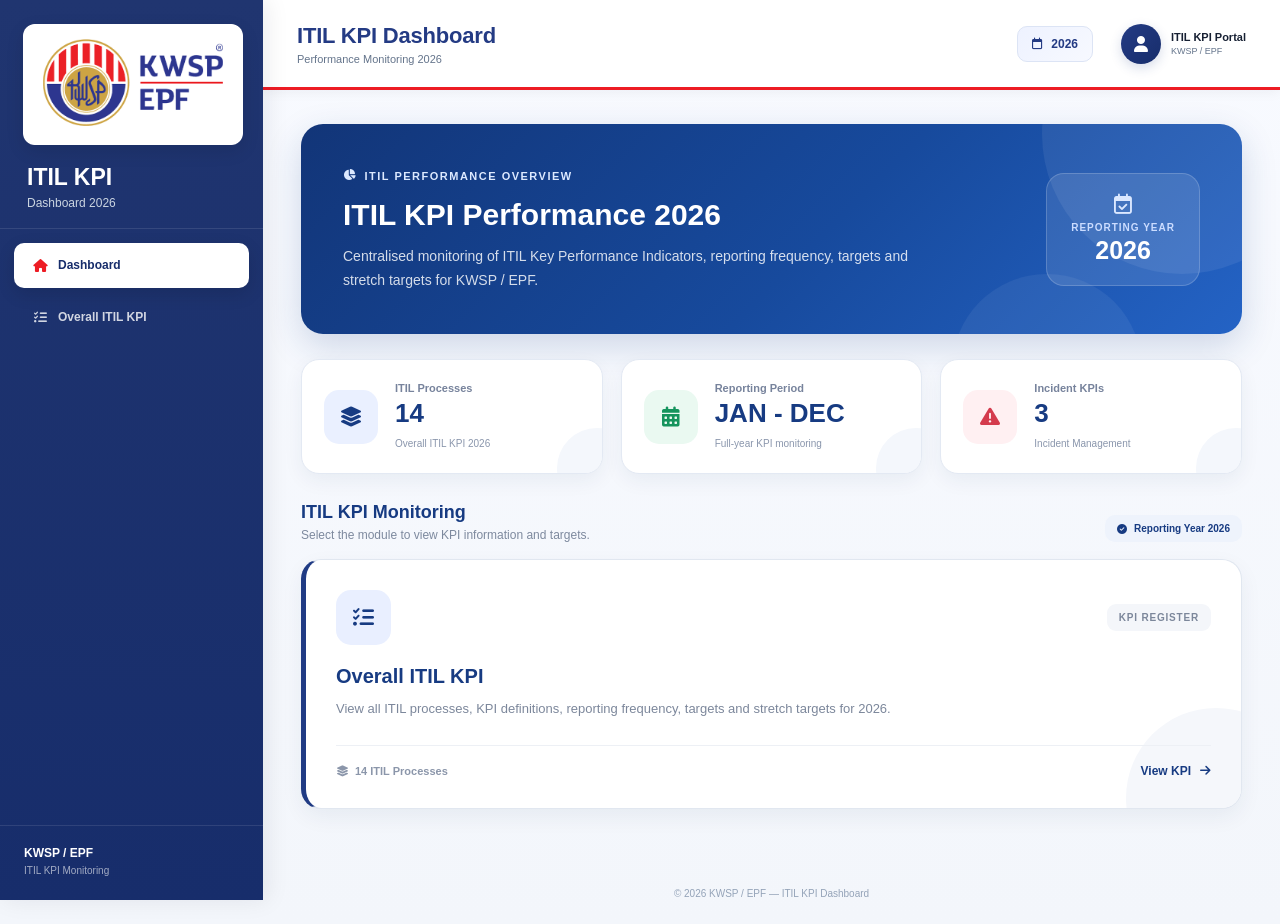
==== index.html @ d92fa937 "Add files via upload" ====
<!DOCTYPE html><html lang="en"><head><meta charset="UTF-8"><meta name="viewport" content="width=device-width,initial-scale=1.0"><title>KWSP | ITIL KPI Dashboard 2026</title><meta http-equiv="refresh" content="0; url=dashboard.html"></head><body><p>Loading ITIL KPI Dashboard...</p><script>window.location.href='dashboard.html';</script></body></html>
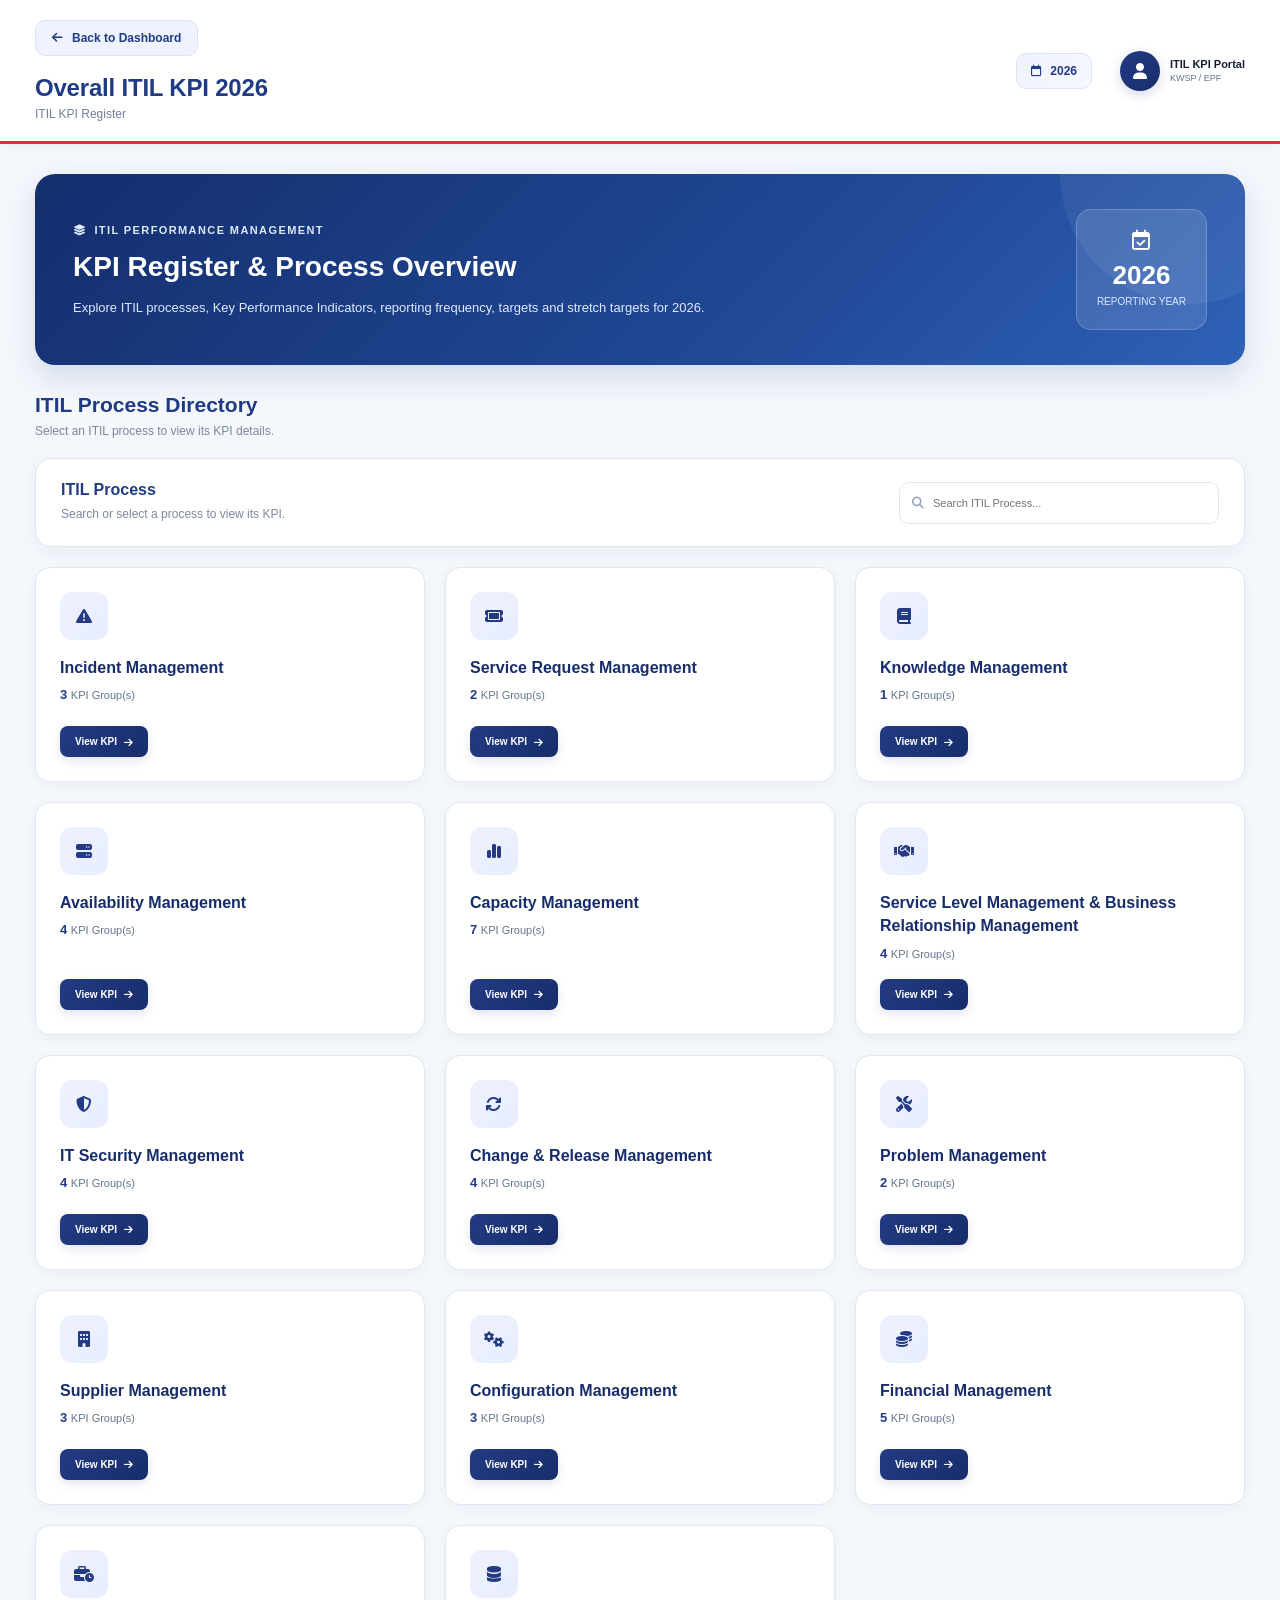
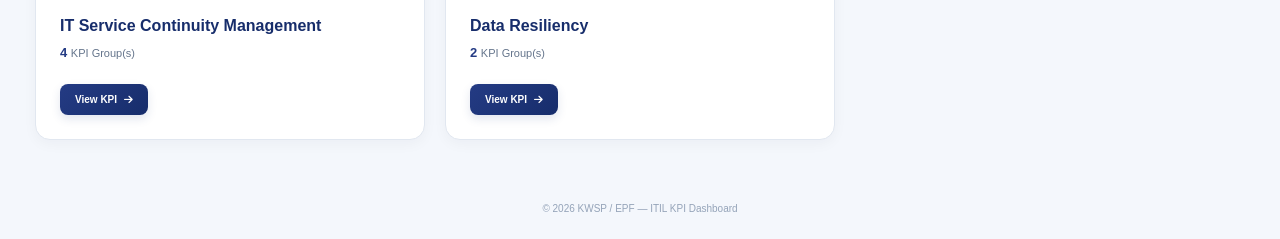
==== commit e7111525: "Replace loading page with Overall ITIL KPI dashboard" ====
--- a/index.html
+++ b/index.html
@@ -1 +1,25 @@
-<!DOCTYPE html><html lang="en"><head><meta charset="UTF-8"><meta name="viewport" content="width=device-width,initial-scale=1.0"><title>KWSP | ITIL KPI Dashboard 2026</title><meta http-equiv="refresh" content="0; url=dashboard.html"></head><body><p>Loading ITIL KPI Dashboard...</p><script>window.location.href='dashboard.html';</script></body></html>
+
+<!DOCTYPE html>
+<html lang="en">
+<head>
+    <meta charset="UTF-8">
+    <meta name="viewport" content="width=device-width, initial-scale=1.0">
+
+    <title>KWSP | Overall ITIL KPI 2026</title>
+
+    <!-- Automatically open Overall ITIL KPI -->
+    <meta http-equiv="refresh" content="0; url=overall.html">
+
+    <script>
+        window.location.replace("./overall.html");
+    </script>
+</head>
+
+<body>
+    <p>Loading Overall ITIL KPI 2026...</p>
+
+    <a href="./overall.html">
+        Open Overall ITIL KPI
+    </a>
+</body>
+</html>
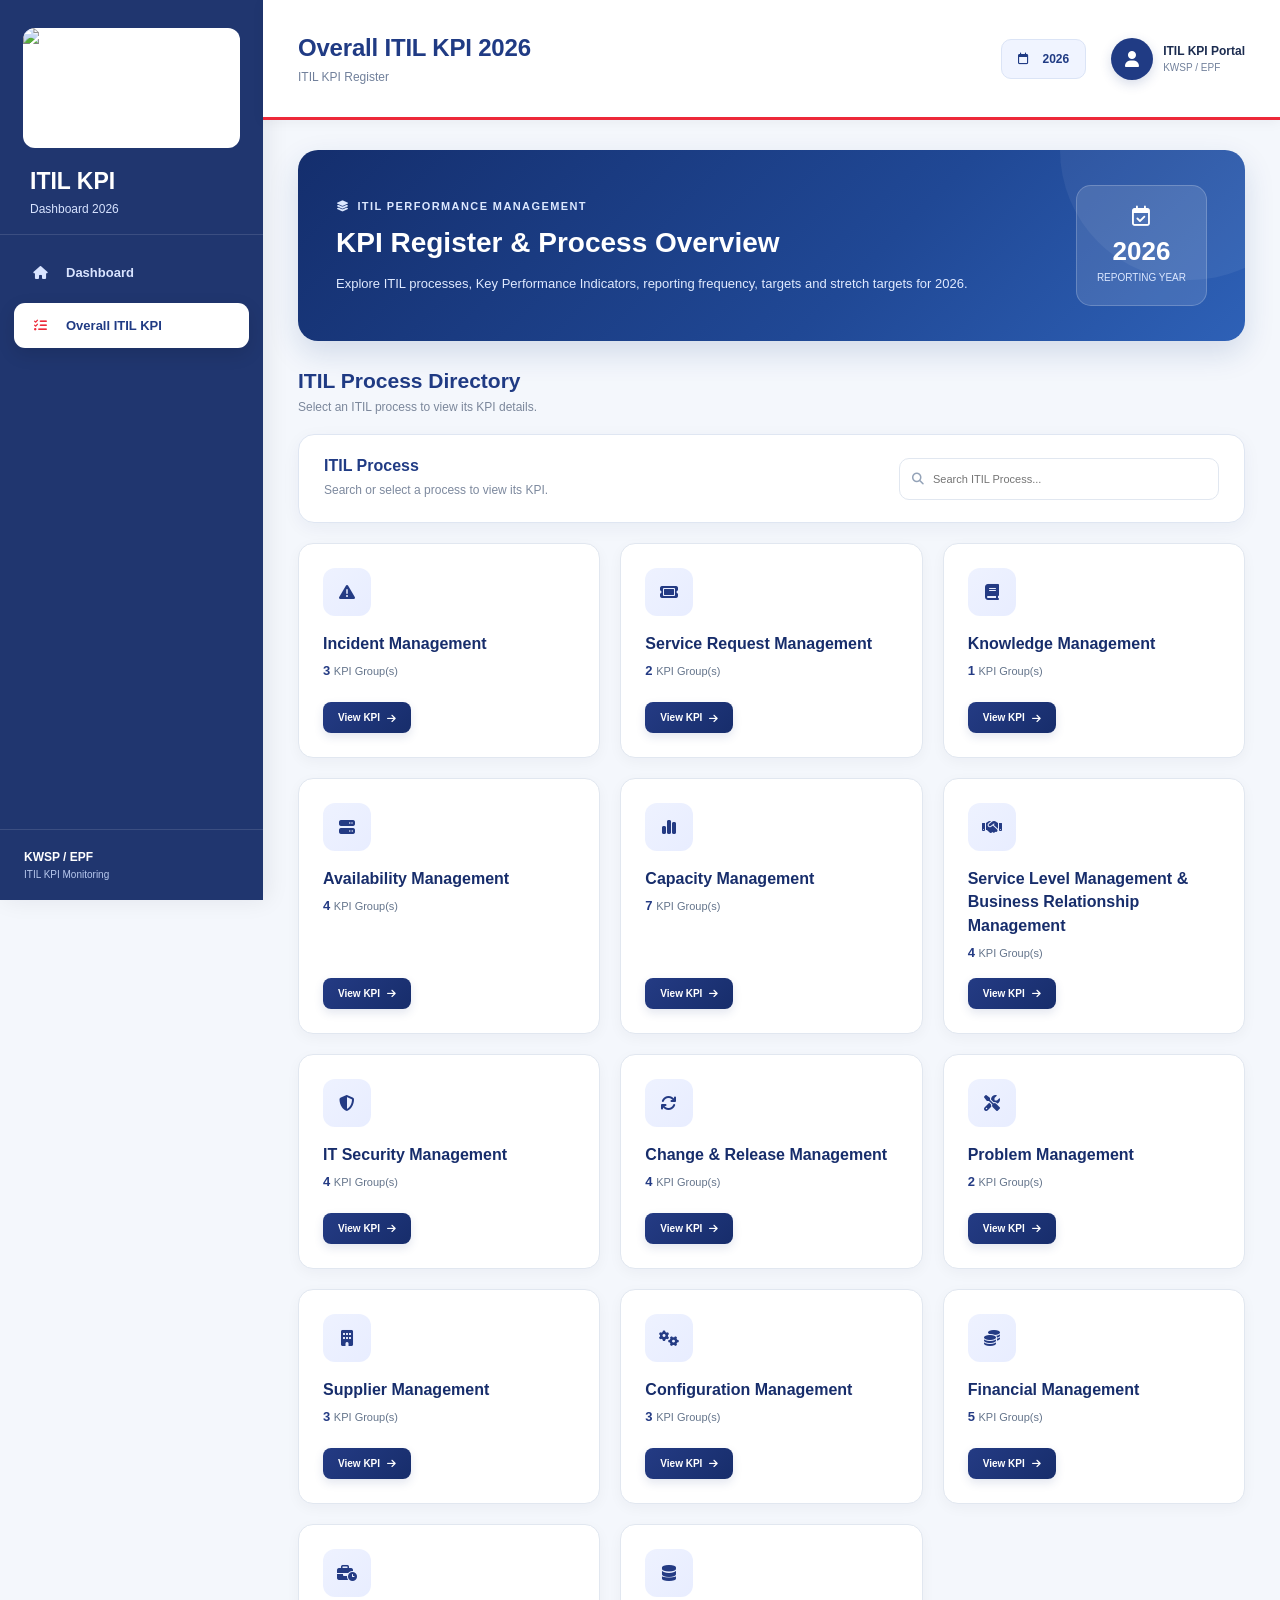
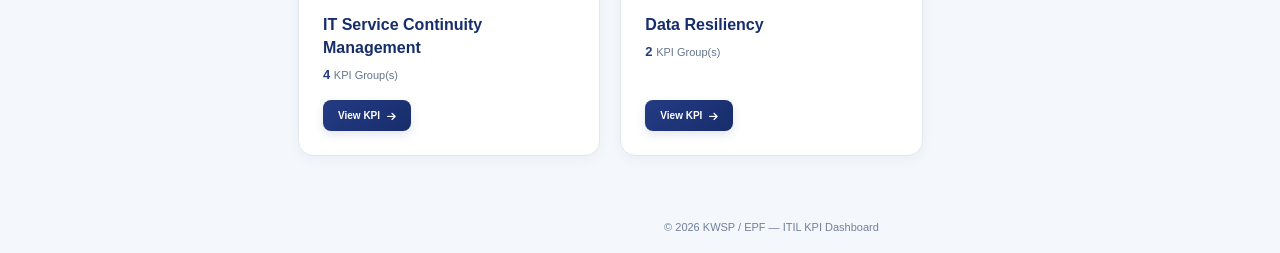
==== commit da36a460: "Update index.html" ====
--- a/index.html
+++ b/index.html
@@ -1,4 +1,8 @@
 
+<!DOCTYPE html>
+<html lang="en">
+<head>
+    <meta charset="UTF-8">
 <!DOCTYPE html>
 <html lang="en">
 <head>
@@ -23,3 +27,24 @@
     </a>
 </body>
 </html>
+
+    <meta name="viewport" content="width=device-width, initial-scale=1.0">
+
+    <title>KWSP | Overall ITIL KPI 2026</title>
+
+    <!-- Automatically open Overall ITIL KPI -->
+    <meta http-equiv="refresh" content="0; url=overall.html">
+
+    <script>
+        window.location.replace("./overall.html");
+    </script>
+</head>
+
+<body>
+    <p>Loading Overall ITIL KPI 2026...</p>
+
+    <a href="./overall.html">
+        Open Overall ITIL KPI
+    </a>
+</body>
+</html>
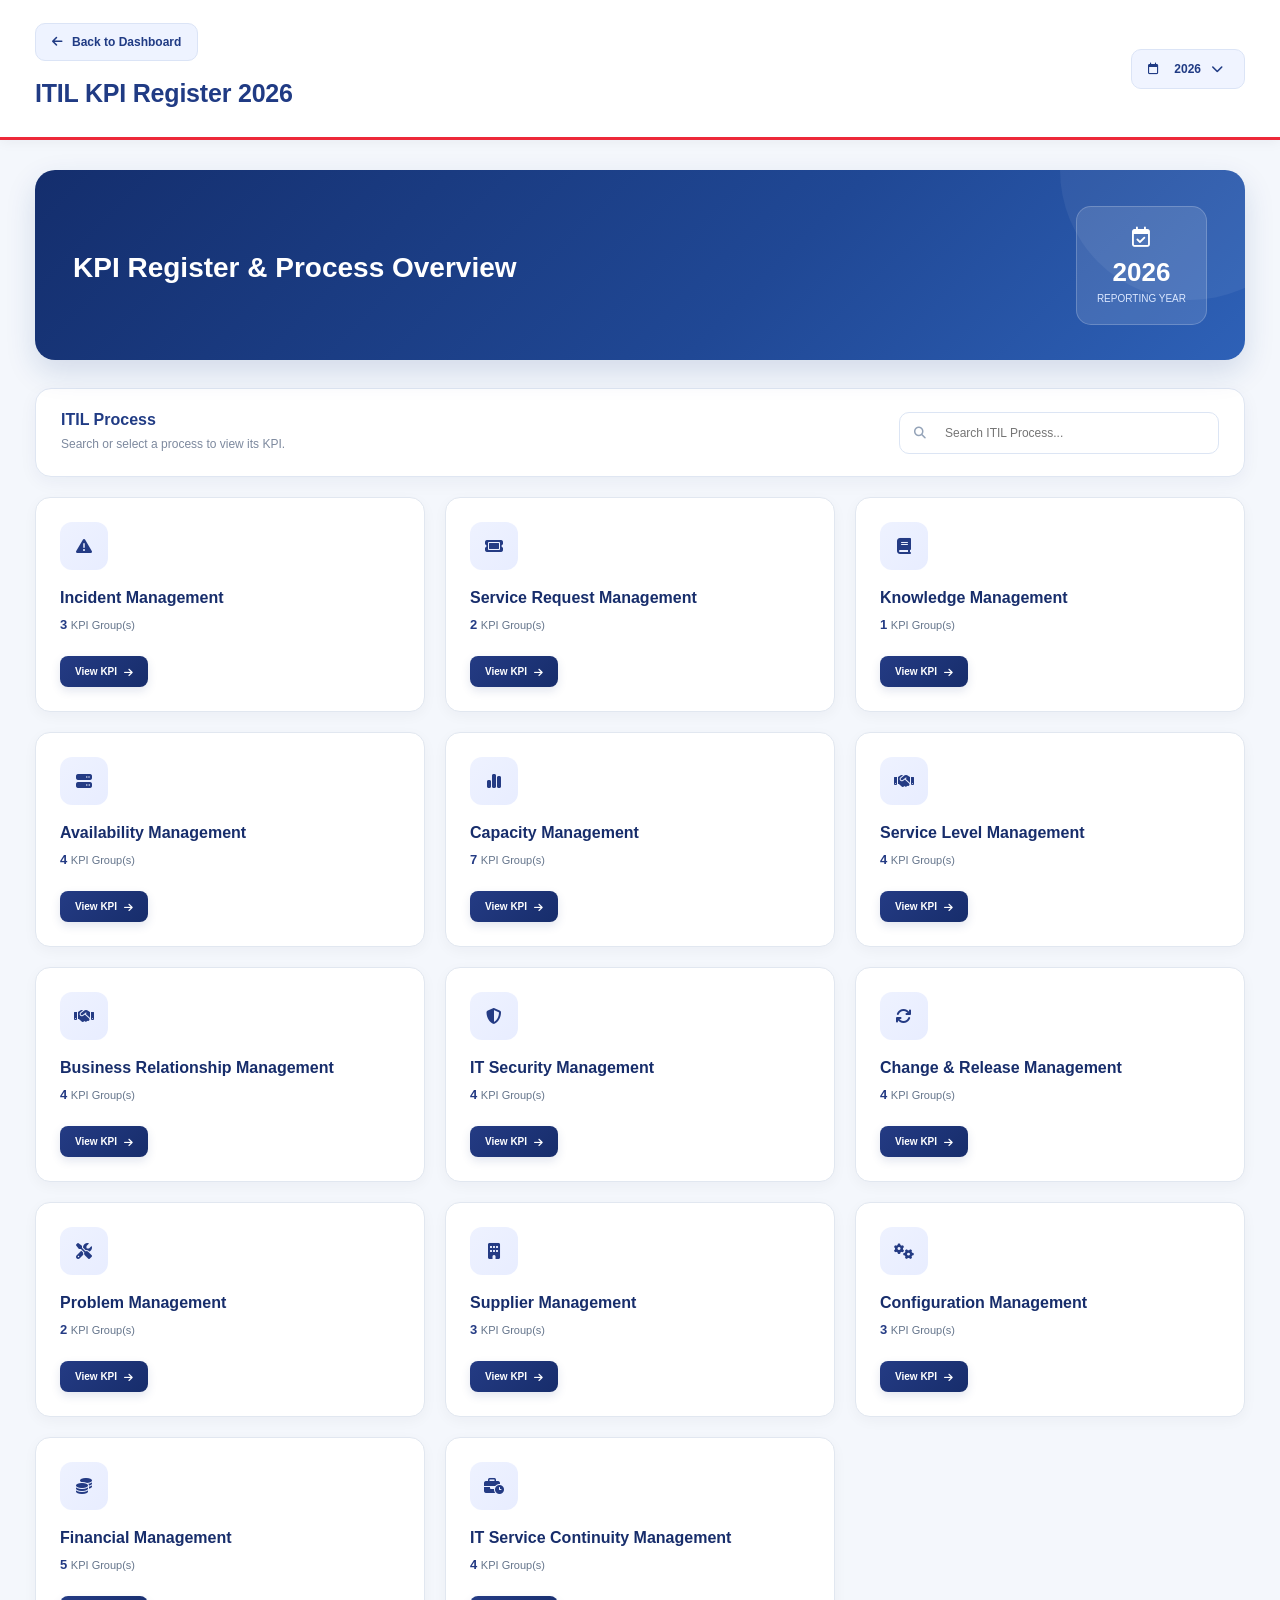
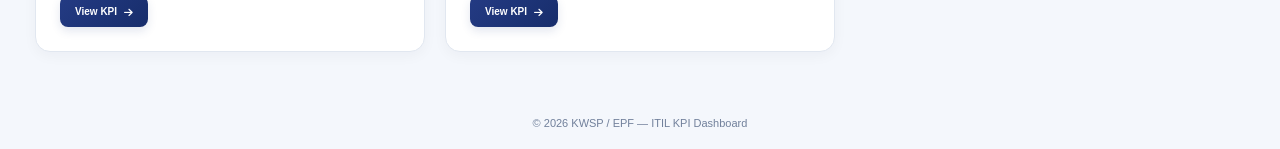
==== commit 5f6785ea: "Revise title and redirect content in index.html Updated the title and redirect messages for clarity." ====
--- a/index.html
+++ b/index.html
@@ -1,50 +1,41 @@
 
 <!DOCTYPE html>
 <html lang="en">
-<head>
-    <meta charset="UTF-8">
-<!DOCTYPE html>
-<html lang="en">
+
 <head>
     <meta charset="UTF-8">
     <meta name="viewport" content="width=device-width, initial-scale=1.0">
 
-    <title>KWSP | Overall ITIL KPI 2026</title>
+    <title>KWSP | ITIL KPI Register 2026</title>
 
-    <!-- Automatically open Overall ITIL KPI -->
-    <meta http-equiv="refresh" content="0; url=overall.html">
+    <!-- ==========================================
+         AUTOMATIC REDIRECT TO ITIL KPI REGISTER
+    ========================================== -->
+
+    <meta http-equiv="refresh" content="0; url=./overall.html">
 
     <script>
+        // Automatically open ITIL KPI Register
         window.location.replace("./overall.html");
     </script>
+
 </head>
 
 <body>
-    <p>Loading Overall ITIL KPI 2026...</p>
+
+    <p>
+        Redirecting to ITIL KPI Register 2026...
+    </p>
+
+    <p>
+        If the page does not open automatically,
+        click the link below.
+    </p>
 
     <a href="./overall.html">
-        Open Overall ITIL KPI
+        Open ITIL KPI Register 2026
     </a>
+
 </body>
+
 </html>
-
-    <meta name="viewport" content="width=device-width, initial-scale=1.0">
-
-    <title>KWSP | Overall ITIL KPI 2026</title>
-
-    <!-- Automatically open Overall ITIL KPI -->
-    <meta http-equiv="refresh" content="0; url=overall.html">
-
-    <script>
-        window.location.replace("./overall.html");
-    </script>
-</head>
-
-<body>
-    <p>Loading Overall ITIL KPI 2026...</p>
-
-    <a href="./overall.html">
-        Open Overall ITIL KPI
-    </a>
-</body>
-</html>
